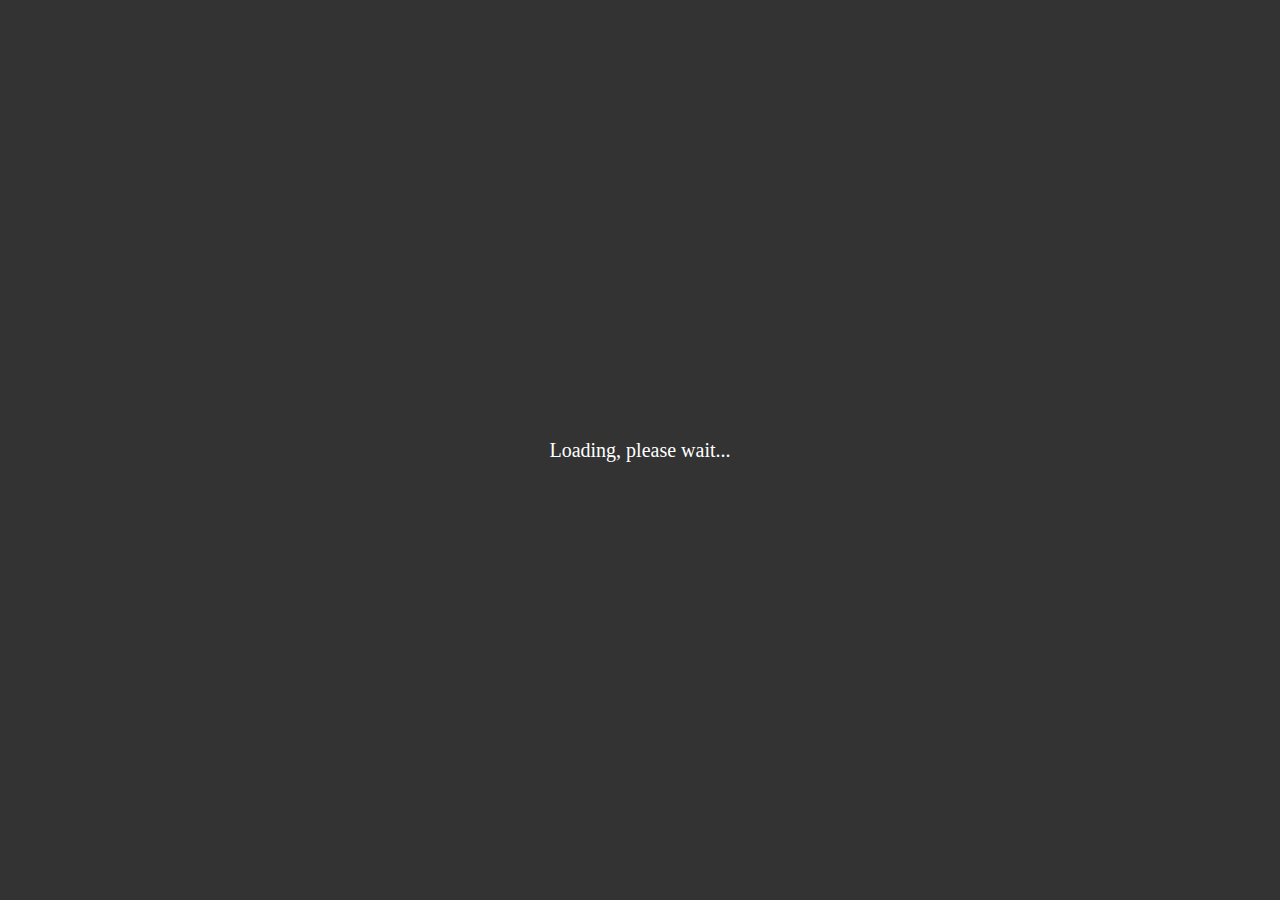
==== index.html @ 7812b080 "change" ====
<!DOCTYPE html>
<html>
  <head>
    <meta name="viewport" content="width=device-width, initial-scale=1" />
    <meta
      name="viewport"
      content="width=device-width, user-scalable=no, minimum-scale=1.0, maximum-scale=1.0"
    />
    <script src="aframe.min.js"></script>
    <script src="aframe-ar.js"></script>
    <script src="aframe-extras.loaders.min.js"></script>
    <script src="gesture-detector.js"></script>
    <script src="gesture-handler.js"></script>
    <style>
      .arjs-loader {
        height: 100%;
        width: 100%;
        position: absolute;
        top: 0;
        left: 0;
        background-color: rgba(0, 0, 0, 0.8);
        z-index: 9999;
        display: flex;
        justify-content: center;
        align-items: center;
      }
  
      .arjs-loader div {
        text-align: center;
        font-size: 1.25em;
        color: white;
      }
    </style>
  </head>

  <body style="margin: 0; overflow: hidden">

    <div class="arjs-loader">
      <div>Loading, please wait...</div>
    </div>
    <a-scene
      vr-mode-ui="enabled: false;"
      loading-screen="enabled: false;"
      renderer="logarithmicDepthBuffer: true;"
      arjs="trackingMethod: best; sourceType: webcam; debugUIEnabled: false;sourceWidth:1280; sourceHeight:960; displayWidth: 1280; displayHeight: 960;"
      id="scene"
      embedded
      gesture-detector
    >
      <a-assets>
        <a-asset-item
          id="animated-asset"
          src="assets/ttest-3.gltf"
        ></a-asset-item>
      </a-assets>

      <a-marker
        id="animated-marker"
        type="pattern"
        preset="custom"
        url="assets/marker.patt"
        raycaster="objects: .clickable"
        emitevents="true"
        cursor="fuse: false; rayOrigin: mouse;"
        id="markerA"
      >
        <a-entity
          id="bowser-model"
          scale="1 1 1"
          position="0 0 1"
          rotation=" -90 0 0"
          animation-mixer="loop: repeat"
          gltf-model="#animated-asset"
          class="clickable"
          gesture-handler
        ></a-entity>
      </a-marker>

      <a-entity camera></a-entity>
    </a-scene>
  </body>
</html>
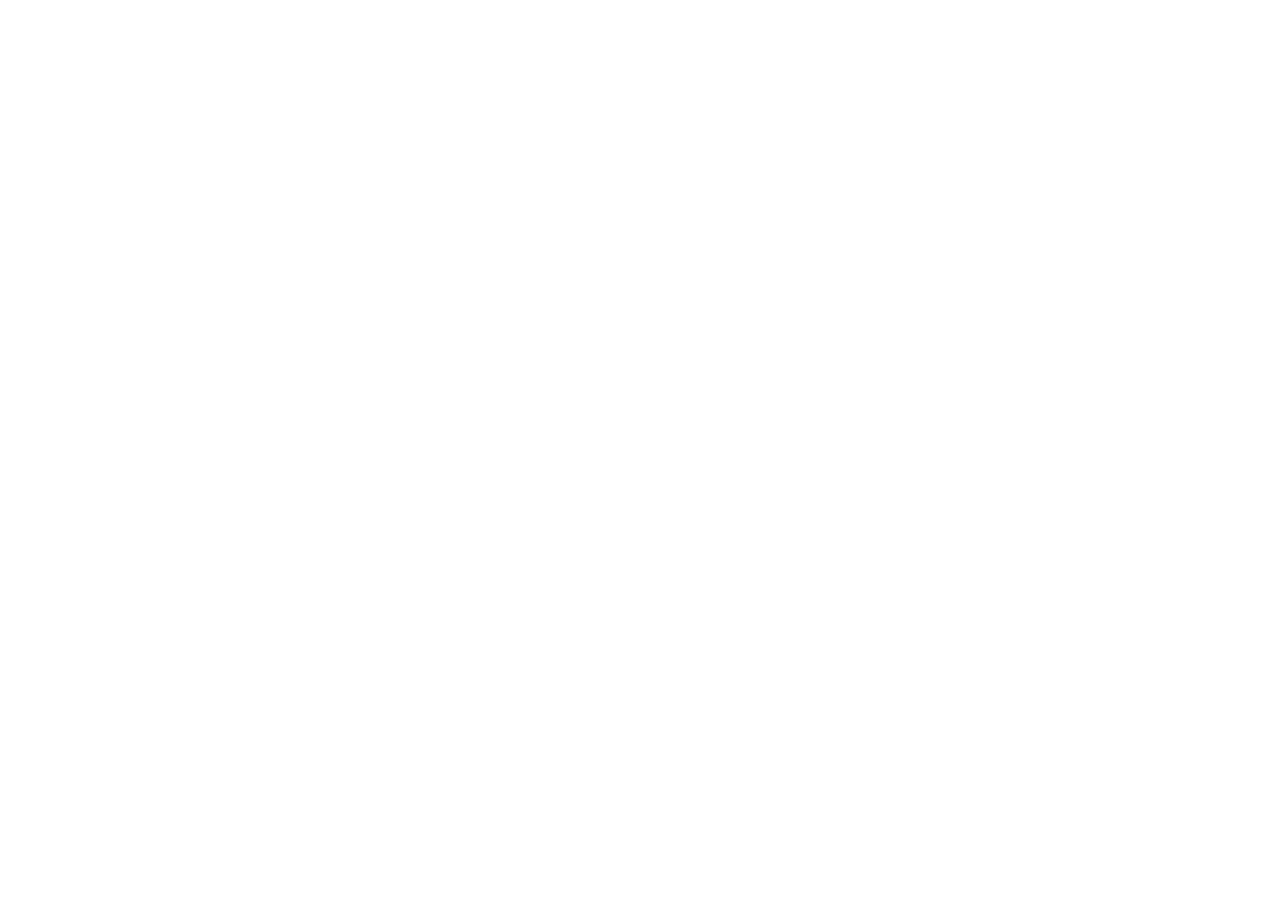
==== commit 6b47ce1c: "alot 藕粉 gltf" ====
--- a/index.html
+++ b/index.html
@@ -35,9 +35,7 @@
 
   <body style="margin: 0; overflow: hidden">
 
-    <div class="arjs-loader">
-      <div>Loading, please wait...</div>
-    </div>
+   
     <a-scene
       vr-mode-ui="enabled: false;"
       loading-screen="enabled: false;"
@@ -50,7 +48,7 @@
       <a-assets>
         <a-asset-item
           id="animated-asset"
-          src="assets/ttest-3.gltf"
+          src="assets/ttest-8(1).gltf"
         ></a-asset-item>
       </a-assets>
 
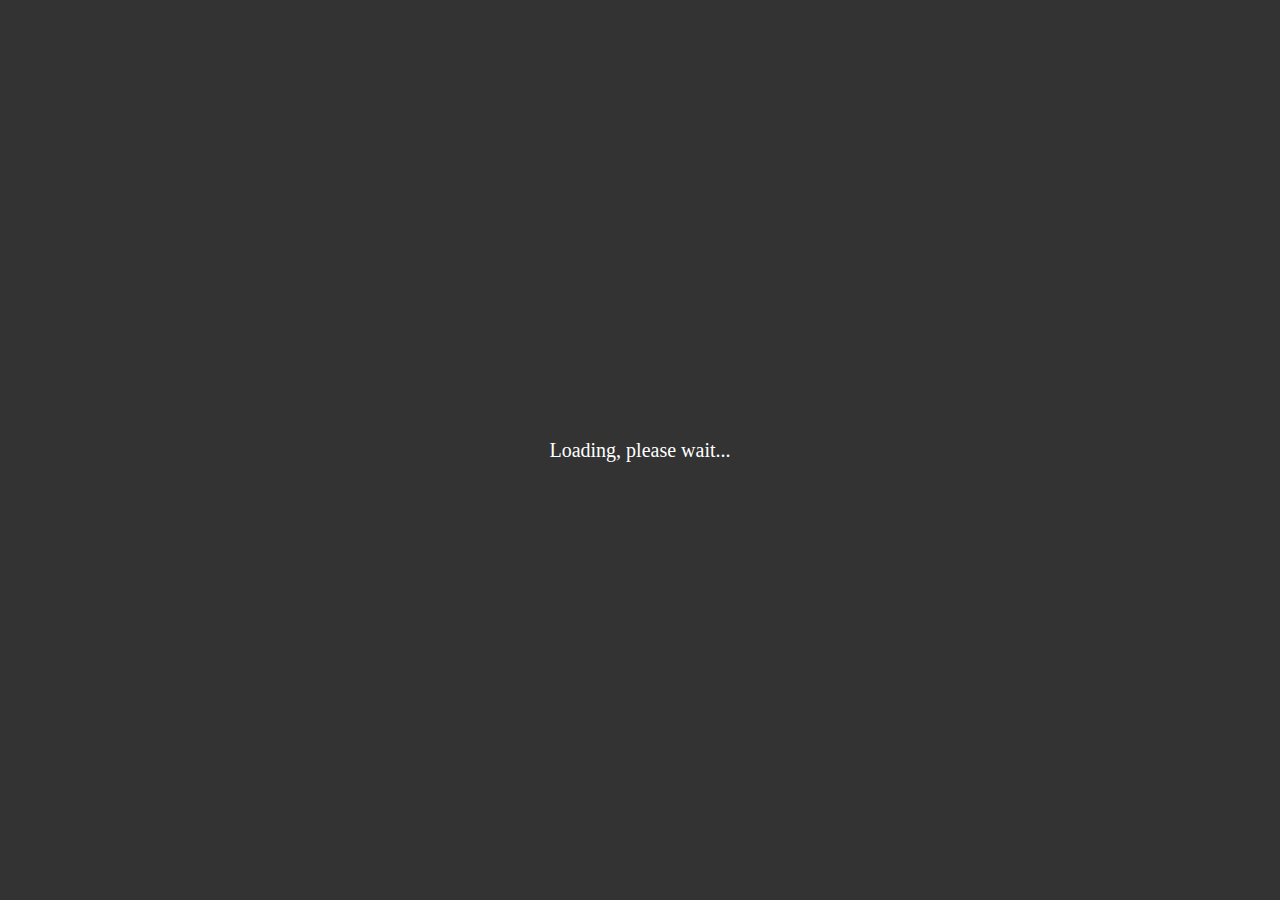
==== commit 4c4d09bb: "11" ====
--- a/index.html
+++ b/index.html
@@ -35,7 +35,9 @@
 
   <body style="margin: 0; overflow: hidden">
 
-   
+    <div class="arjs-loader">
+      <div>Loading, please wait...</div>
+    </div>
     <a-scene
       vr-mode-ui="enabled: false;"
       loading-screen="enabled: false;"
@@ -48,7 +50,7 @@
       <a-assets>
         <a-asset-item
           id="animated-asset"
-          src="assets/ttest-8(1).gltf"
+          src="assets/ttest-13(1).gltf"
         ></a-asset-item>
       </a-assets>
 
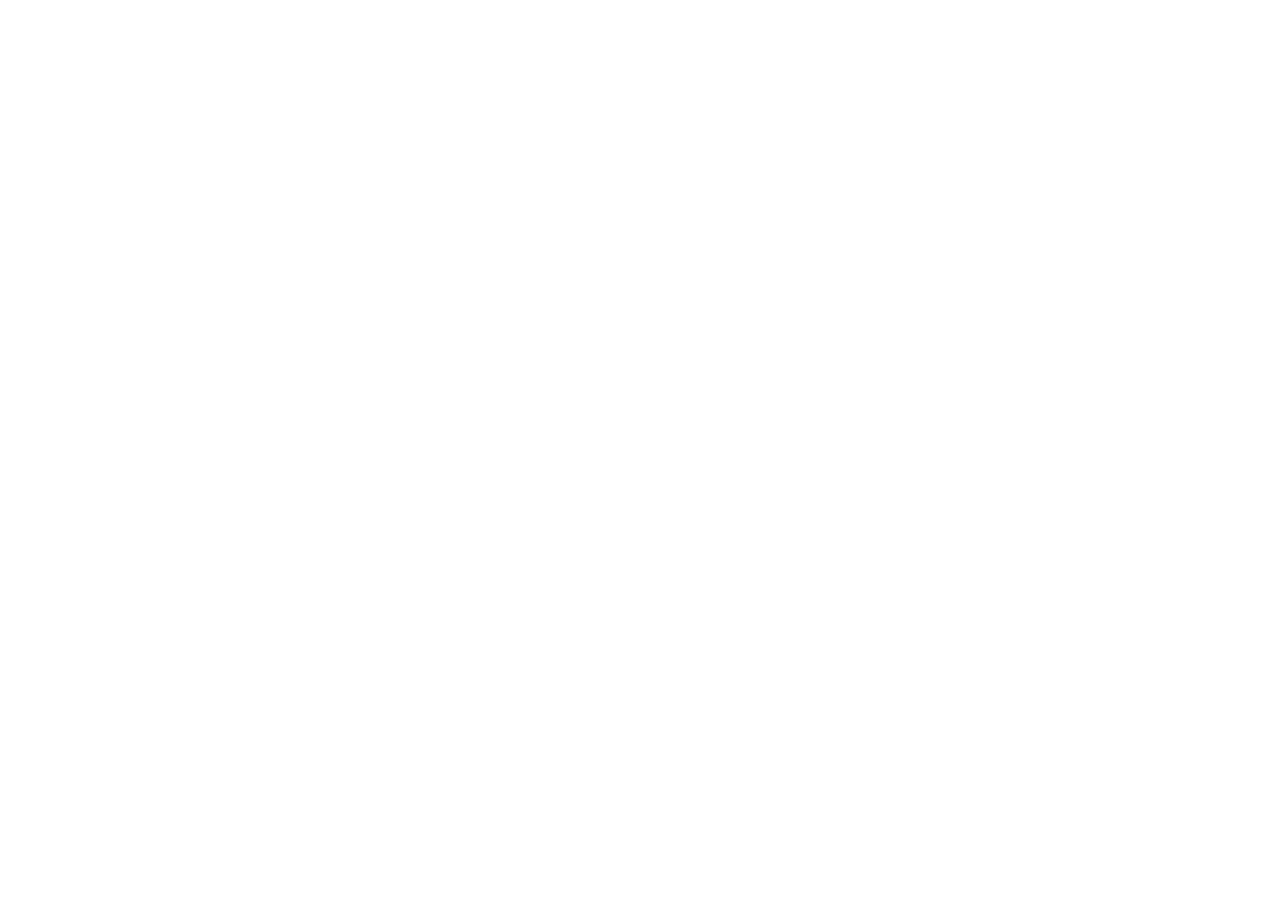
==== commit e1e70d65: "change" ====
--- a/index.html
+++ b/index.html
@@ -11,33 +11,11 @@
     <script src="aframe-extras.loaders.min.js"></script>
     <script src="gesture-detector.js"></script>
     <script src="gesture-handler.js"></script>
-    <style>
-      .arjs-loader {
-        height: 100%;
-        width: 100%;
-        position: absolute;
-        top: 0;
-        left: 0;
-        background-color: rgba(0, 0, 0, 0.8);
-        z-index: 9999;
-        display: flex;
-        justify-content: center;
-        align-items: center;
-      }
-  
-      .arjs-loader div {
-        text-align: center;
-        font-size: 1.25em;
-        color: white;
-      }
-    </style>
+
   </head>
 
   <body style="margin: 0; overflow: hidden">
 
-    <div class="arjs-loader">
-      <div>Loading, please wait...</div>
-    </div>
     <a-scene
       vr-mode-ui="enabled: false;"
       loading-screen="enabled: false;"
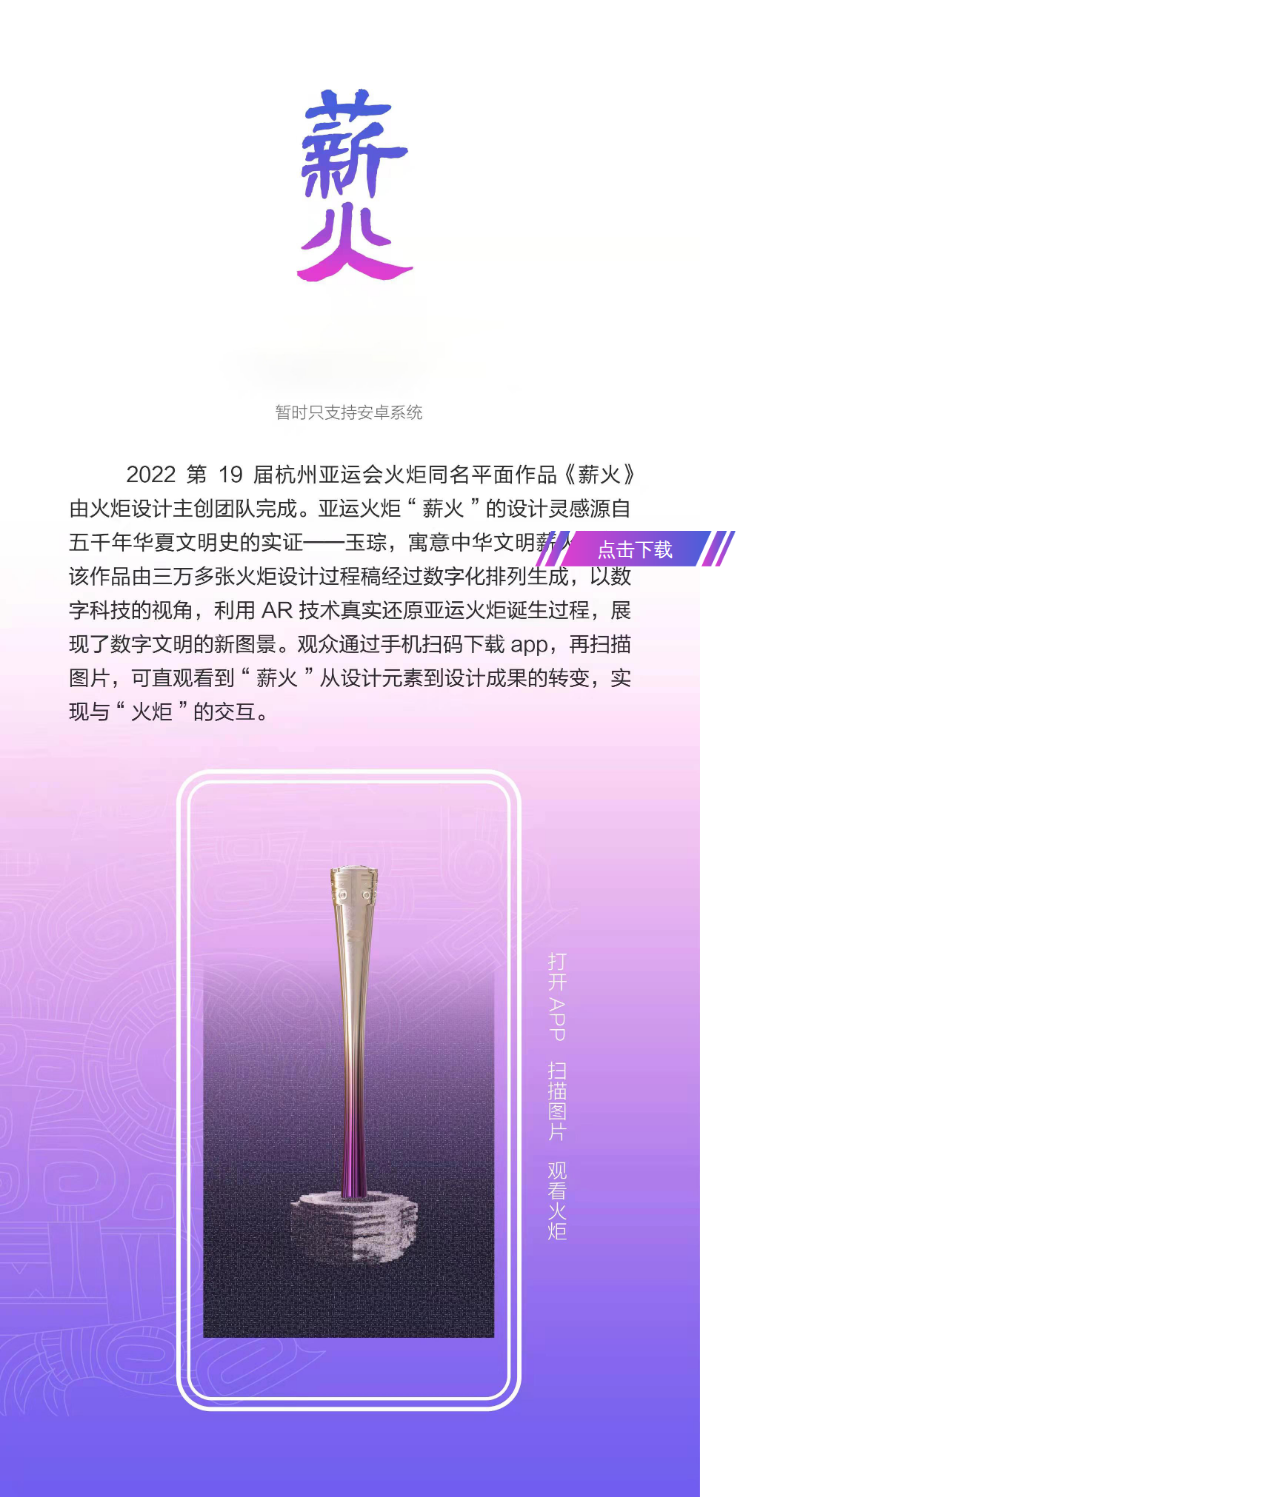
==== commit f2955713: "zhuye" ====
--- a/index.html
+++ b/index.html
@@ -1,60 +1,20 @@
 <!DOCTYPE html>
-<html>
+<html lang="en">
   <head>
-    <meta name="viewport" content="width=device-width, initial-scale=1" />
-    <meta
-      name="viewport"
-      content="width=device-width, user-scalable=no, minimum-scale=1.0, maximum-scale=1.0"
-    />
-    <script src="aframe.min.js"></script>
-    <script src="aframe-ar.js"></script>
-    <script src="aframe-extras.loaders.min.js"></script>
-    <script src="gesture-detector.js"></script>
-    <script src="gesture-handler.js"></script>
-
+    <meta charset="UTF-8" />
+    <meta http-equiv="X-UA-Compatible" content="IE=edge" />
+    <meta name="viewport" content="width=device-width, initial-scale=1.0" />
+    <title>薪 火</title>
+    <link rel="stylesheet" href="style.css" />
   </head>
-
-  <body style="margin: 0; overflow: hidden">
-
-    <a-scene
-      vr-mode-ui="enabled: false;"
-      loading-screen="enabled: false;"
-      renderer="logarithmicDepthBuffer: true;"
-      arjs="trackingMethod: best; sourceType: webcam; debugUIEnabled: false;sourceWidth:1280; sourceHeight:960; displayWidth: 1280; displayHeight: 960;"
-      id="scene"
-      embedded
-      gesture-detector
-    >
-      <a-assets>
-        <a-asset-item
-          id="animated-asset"
-          src="assets/ttest-13(1).gltf"
-        ></a-asset-item>
-      </a-assets>
-
-      <a-marker
-        id="animated-marker"
-        type="pattern"
-        preset="custom"
-        url="assets/marker.patt"
-        raycaster="objects: .clickable"
-        emitevents="true"
-        cursor="fuse: false; rayOrigin: mouse;"
-        id="markerA"
-      >
-        <a-entity
-          id="bowser-model"
-          scale="1 1 1"
-          position="0 0 1"
-          rotation=" -90 0 0"
-          animation-mixer="loop: repeat"
-          gltf-model="#animated-asset"
-          class="clickable"
-          gesture-handler
-        ></a-entity>
-      </a-marker>
-
-      <a-entity camera></a-entity>
-    </a-scene>
+  <body>
+    <div class="container">
+      <img src="assets/img/total.jpeg" class="bg" alt="背景" />
+      <div class="toplayer">
+        <a class="button" href="assets/xinhuo.apk">
+          <p>点击下载</p>
+        </a>
+      </div>
+    </div>
   </body>
 </html>
--- a/style.css
+++ b/style.css
@@ -0,0 +1,46 @@
+body {
+  margin: 0;
+  padding: 0;
+}
+
+.container {
+  background-image: url(assets/img/bg.png);
+  height: 100vh;
+  width: 100vw;
+  background-size: cover;
+  max-width: 700px;
+}
+
+.container .bg {
+  width: 100%;
+}
+
+.container .toplayer {
+  position: absolute;
+  width: 100vw;
+  top: 40vw;
+  -webkit-transform: translateX(5px);
+          transform: translateX(5px);
+}
+
+.container .toplayer .button {
+  display: block;
+  width: 220px;
+  height: 38px;
+  background-image: url(assets/img/buttonbg.png);
+  background-size: contain;
+  background-repeat: no-repeat;
+  margin: auto;
+  text-decoration: none;
+}
+
+.container .toplayer .button p {
+  height: 100%;
+  line-height: 38px;
+  text-align: center;
+  -webkit-transform: translateX(-10px);
+          transform: translateX(-10px);
+  color: white;
+  font-size: 1.2rem;
+}
+/*# sourceMappingURL=style.css.map */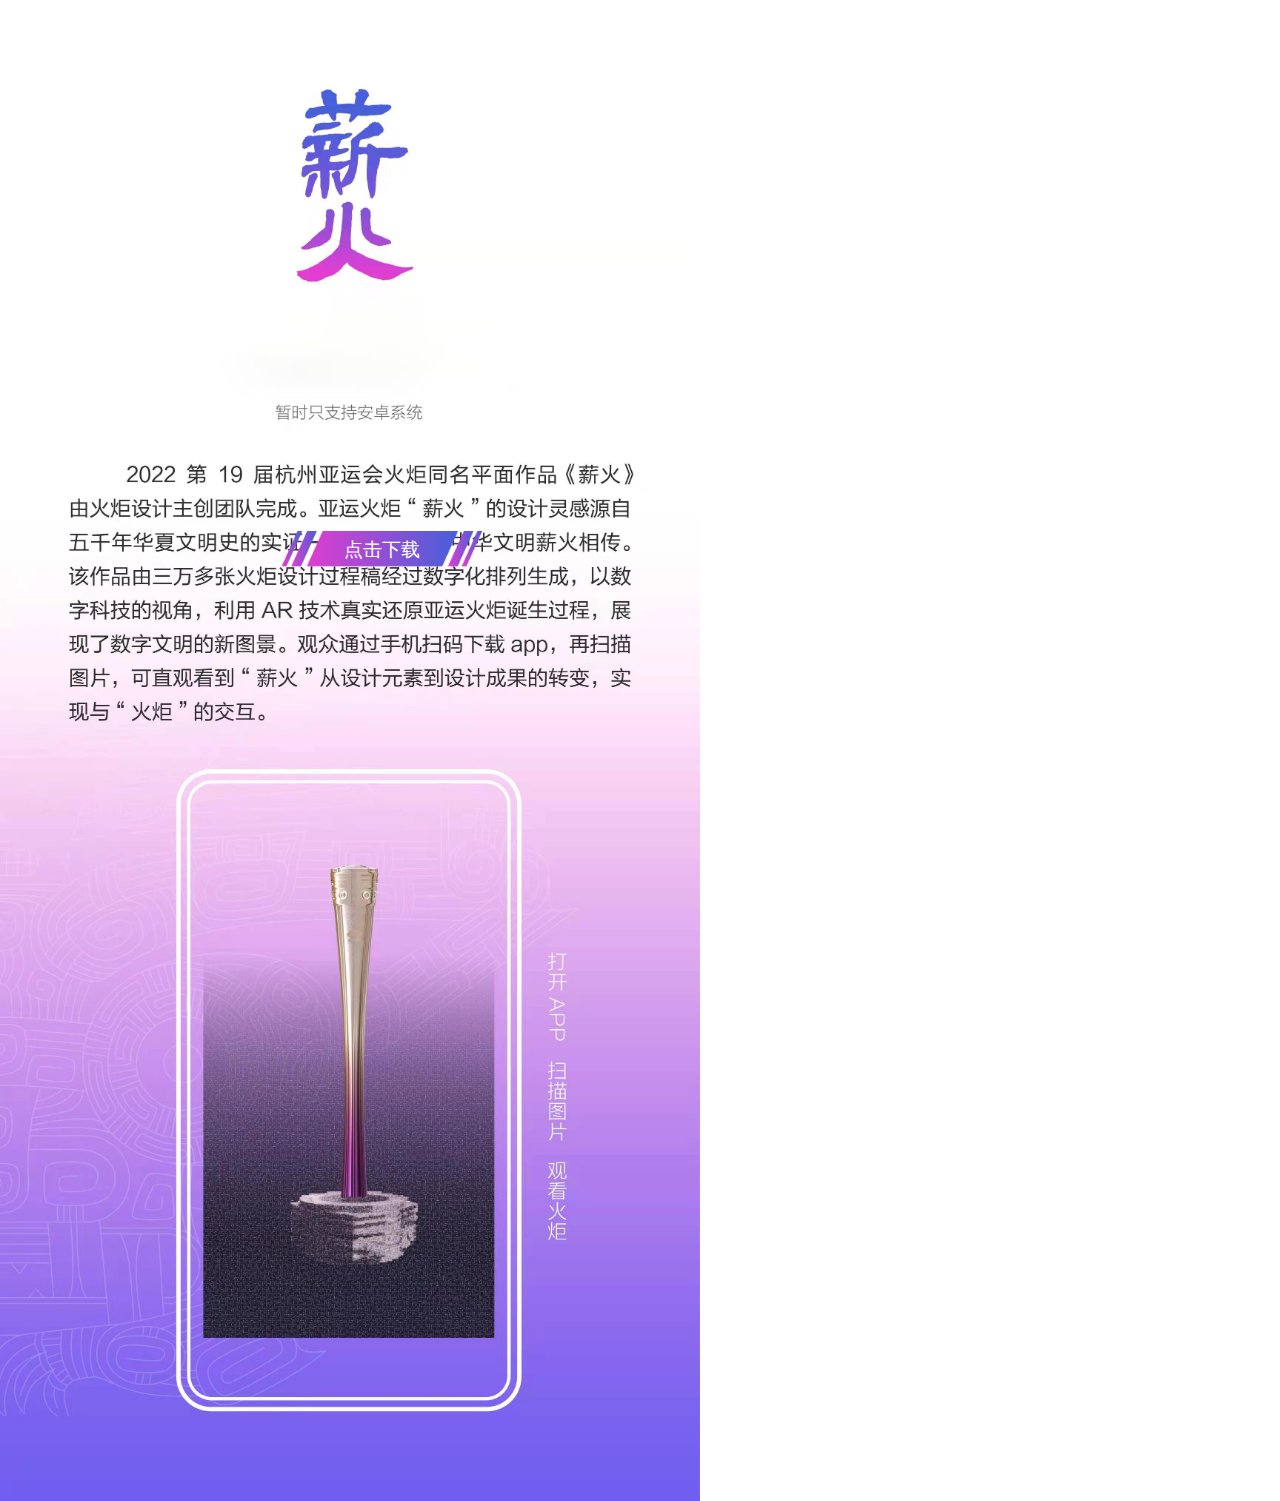
==== commit a5f45e8c: "change2" ====
--- a/index.html
+++ b/index.html
@@ -3,7 +3,7 @@
   <head>
     <meta charset="UTF-8" />
     <meta http-equiv="X-UA-Compatible" content="IE=edge" />
-    <meta name="viewport" content="width=device-width, initial-scale=1.0" />
+    <meta content="width=device-width, initial-scale=1.0, maximum-scale=1.0, user-scalable=0;" name="viewport" />
     <title>薪 火</title>
     <link rel="stylesheet" href="style.css" />
   </head>
--- a/style.css
+++ b/style.css
@@ -5,10 +5,10 @@
 
 .container {
   background-image: url(assets/img/bg.png);
-  height: 100vh;
   width: 100vw;
   background-size: cover;
   max-width: 700px;
+  overflow: hidden;
 }
 
 .container .bg {
@@ -17,10 +17,9 @@
 
 .container .toplayer {
   position: absolute;
-  width: 100vw;
   top: 40vw;
-  -webkit-transform: translateX(5px);
-          transform: translateX(5px);
+  -webkit-transform: translateX(22vw);
+          transform: translateX(22vw);
 }
 
 .container .toplayer .button {
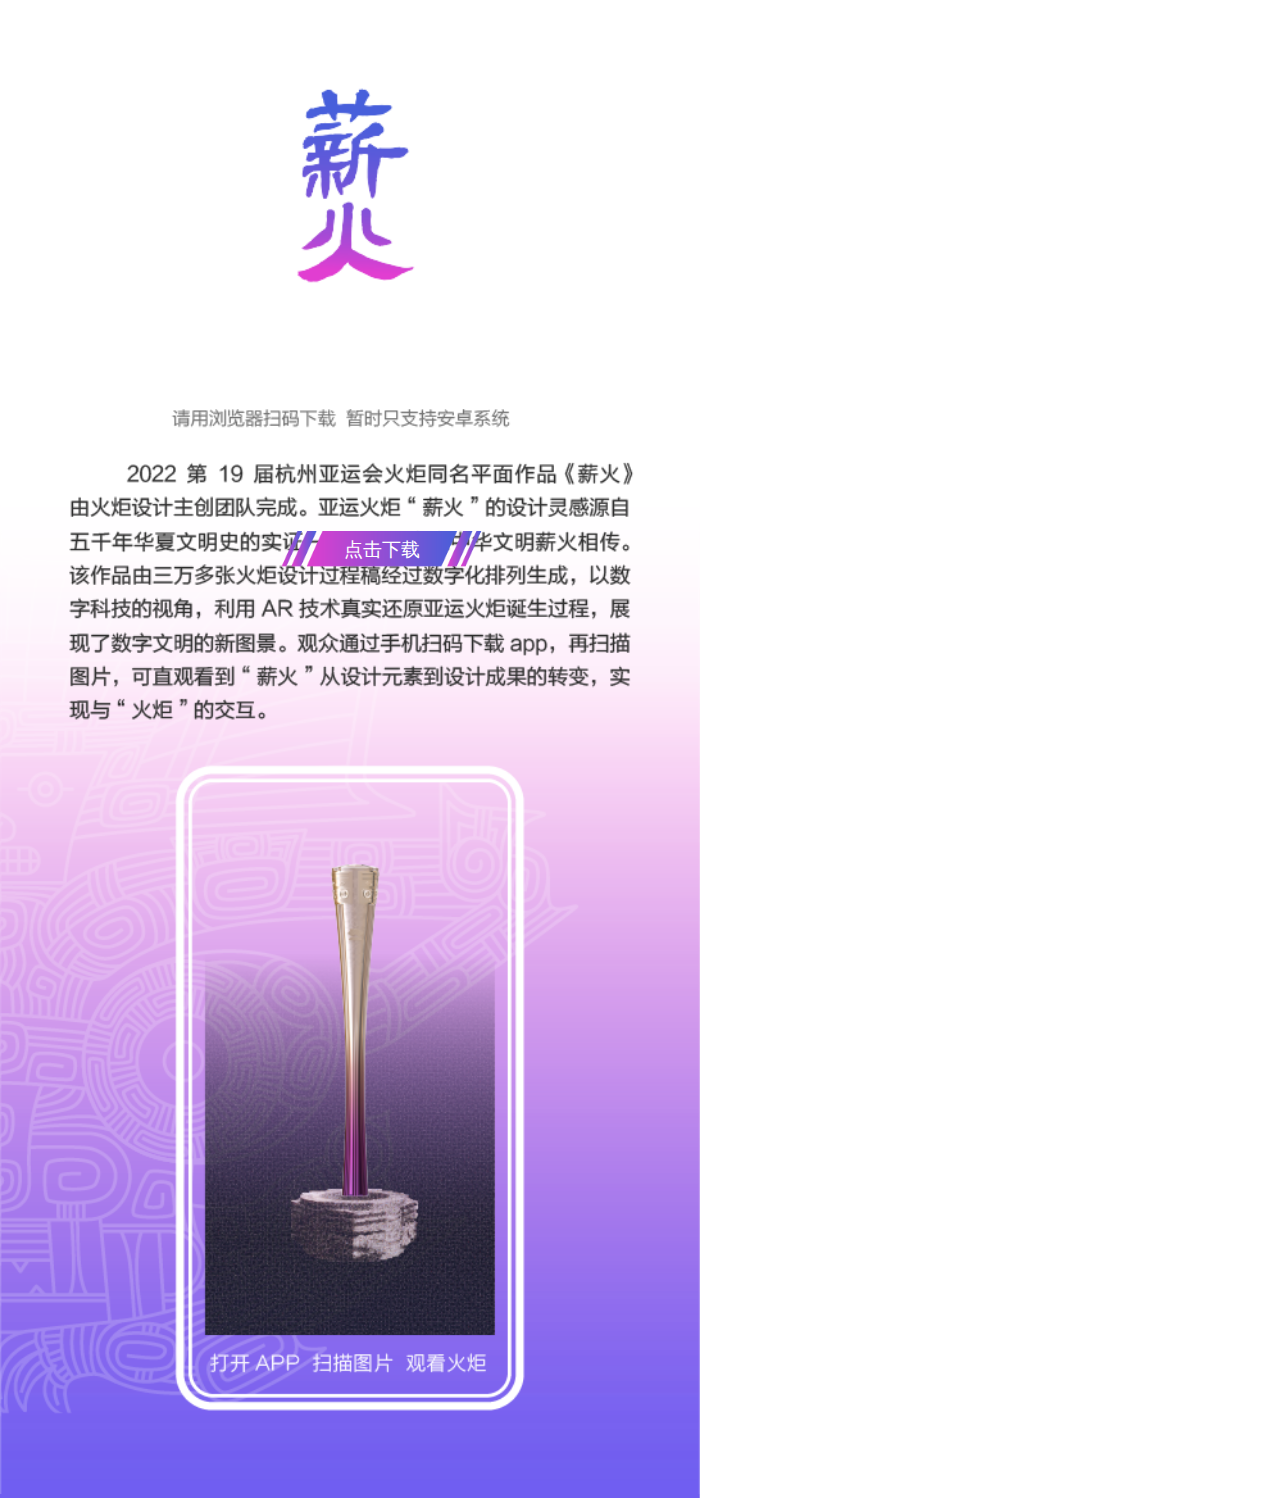
==== commit 64bc78fa: "chang" ====
--- a/index.html
+++ b/index.html
@@ -9,9 +9,9 @@
   </head>
   <body>
     <div class="container">
-      <img src="assets/img/total.jpeg" class="bg" alt="背景" />
+      <img src="assets/img/WechatIMG1764.png" class="bg" alt="背景" />
       <div class="toplayer">
-        <a class="button" href="assets/xinhuo.apk">
+        <a class="button" href="https://drafff.oss-cn-beijing.aliyuncs.com/xinhuo.apk">
           <p>点击下载</p>
         </a>
       </div>
--- a/style.css
+++ b/style.css
@@ -24,7 +24,7 @@
 
 .container .toplayer .button {
   display: block;
-  width: 220px;
+  width: 200px;
   height: 38px;
   background-image: url(assets/img/buttonbg.png);
   background-size: contain;
@@ -34,11 +34,10 @@
 }
 
 .container .toplayer .button p {
-  height: 100%;
   line-height: 38px;
   text-align: center;
-  -webkit-transform: translateX(-10px);
-          transform: translateX(-10px);
+  -webkit-transform: translateX();
+          transform: translateX();
   color: white;
   font-size: 1.2rem;
 }
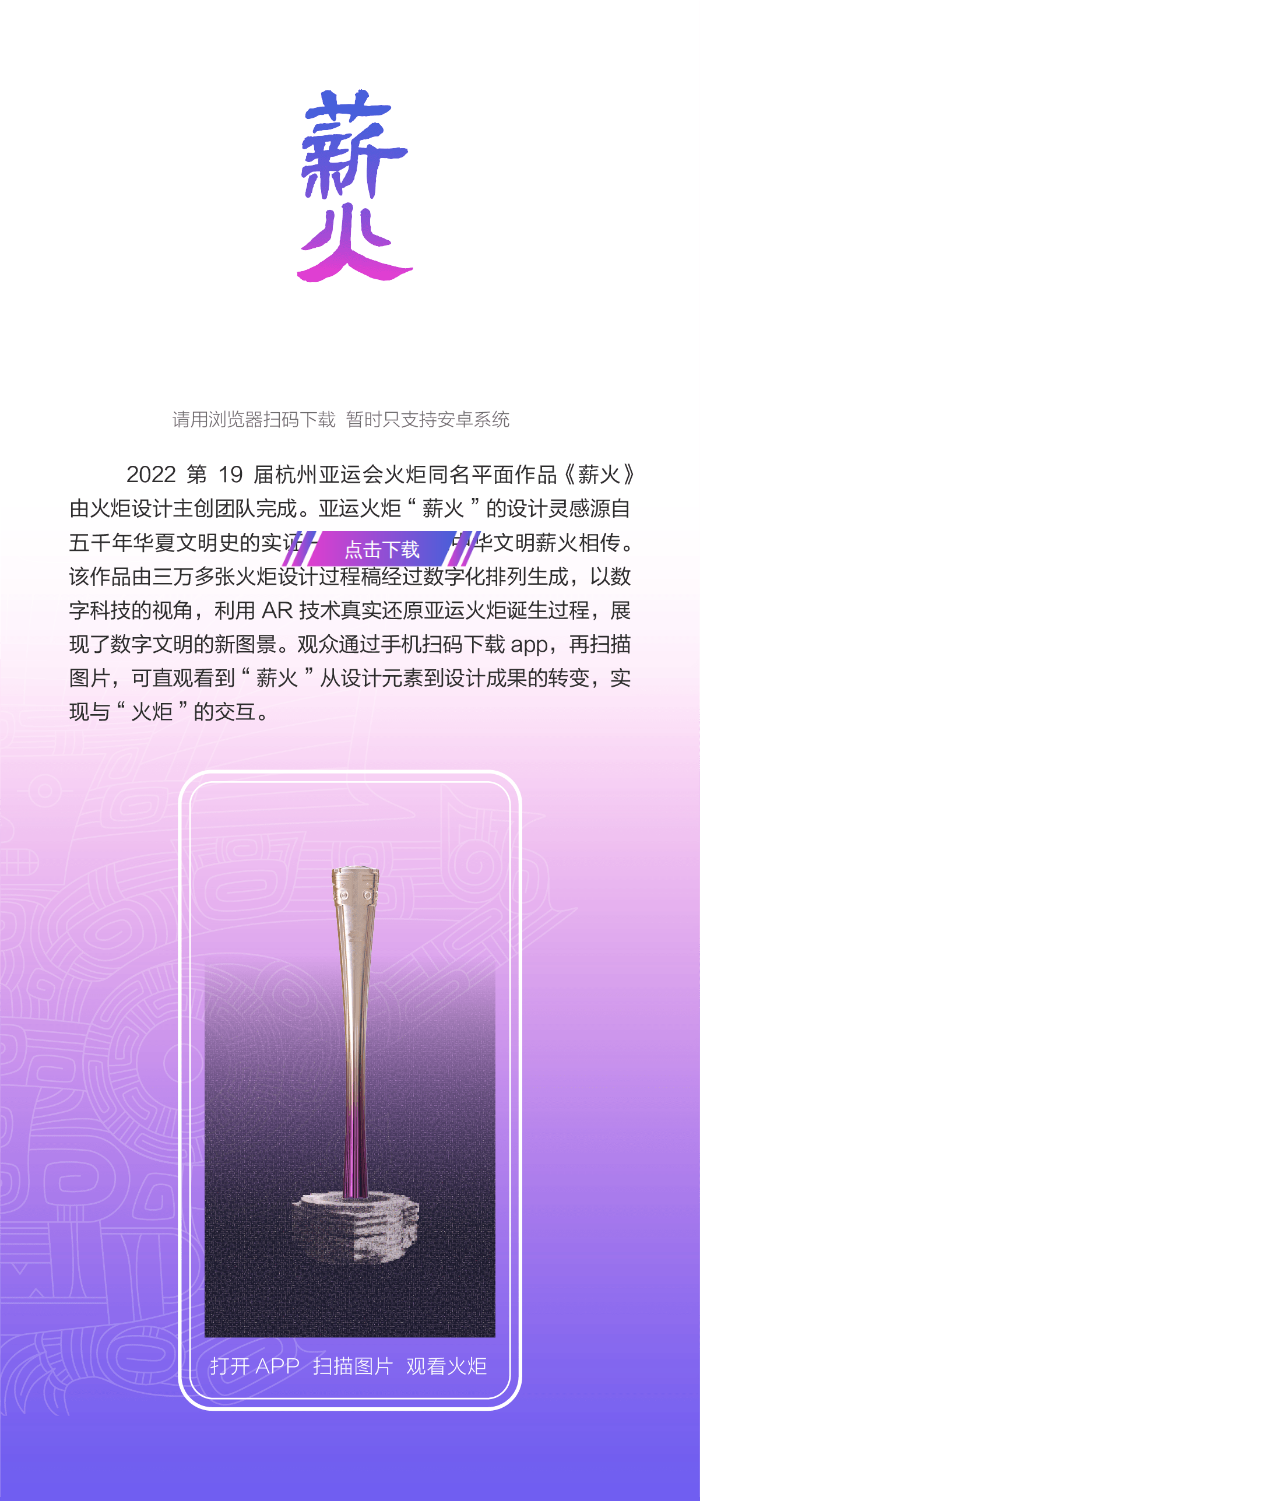
==== commit f640dbe4: "change2" ====
--- a/index.html
+++ b/index.html
@@ -9,7 +9,7 @@
   </head>
   <body>
     <div class="container">
-      <img src="assets/img/WechatIMG1764.png" class="bg" alt="背景" />
+      <img src="assets/img/WechatIMG1769的副本.png" class="bg" alt="背景" />
       <div class="toplayer">
         <a class="button" href="https://drafff.oss-cn-beijing.aliyuncs.com/xinhuo.apk">
           <p>点击下载</p>
